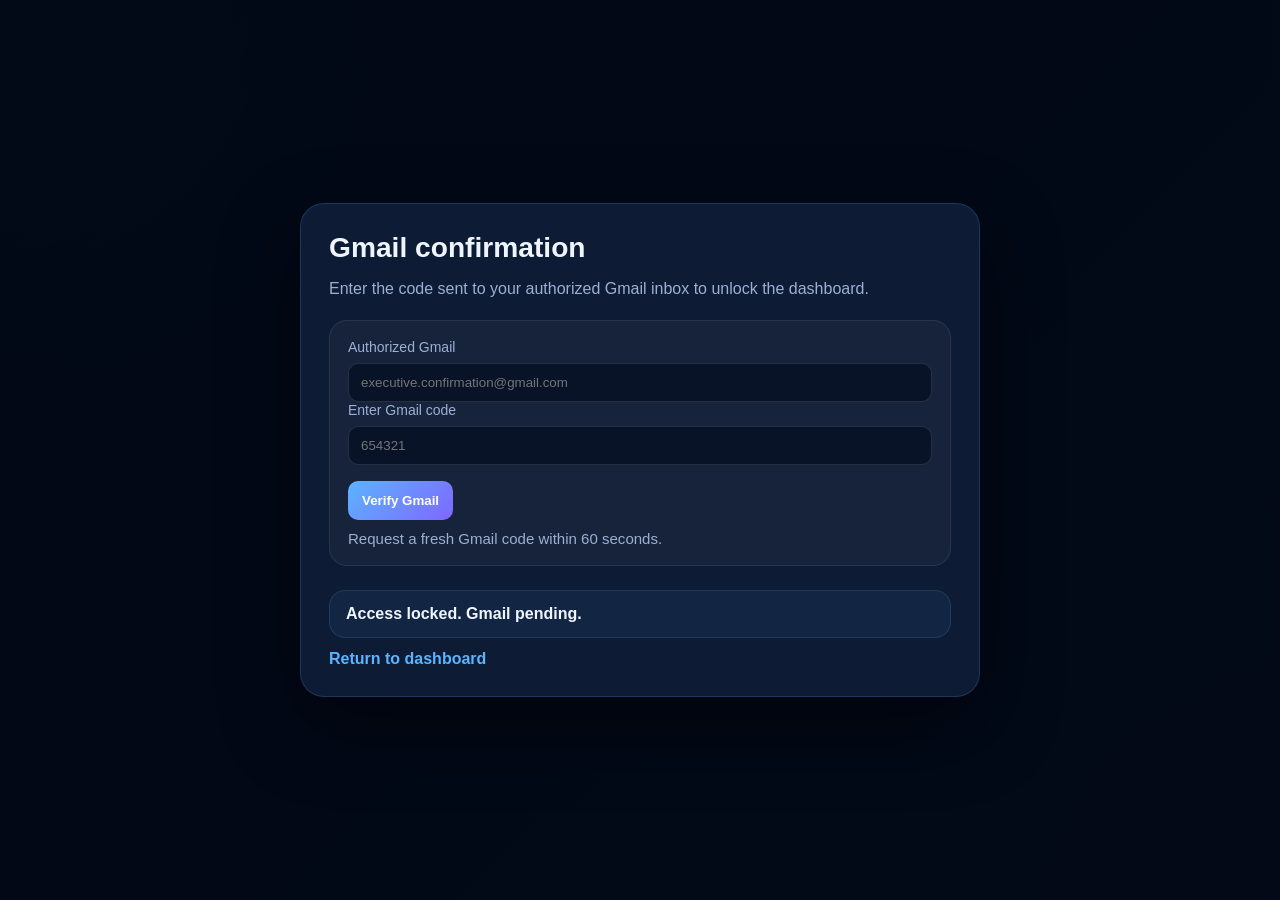
==== confirm.html @ 5615a648 "Add files via upload" ====
<!DOCTYPE html>
<html lang="en">
  <head>
    <meta charset="UTF-8" />
    <meta name="viewport" content="width=device-width, initial-scale=1.0" />
    <title>Confirm Gmail Access</title>
    <link rel="stylesheet" href="styles.css" />
  </head>
  <body>
    <div class="access-gate" aria-live="polite">
      <div class="access-gate-panel" role="dialog" aria-modal="true" aria-labelledby="confirmTitle">
        <h1 id="confirmTitle">Gmail confirmation</h1>
        <p class="access-gate-copy">Enter the code sent to your authorized Gmail inbox to unlock the dashboard.</p>

        <div class="access-step">
          <label>
            Authorized Gmail
            <input type="email" id="gmailAddress" placeholder="executive.confirmation@gmail.com" autocomplete="email" />
          </label>

          <label>
            Enter Gmail code
            <input type="text" id="gmailCodeInput" placeholder="654321" maxlength="6" autocomplete="one-time-code" />
          </label>

          <div class="access-action-row">
            <button type="button" id="verifyGmailBtn">Verify Gmail</button>
            <span id="gmailCountdown" class="countdown"></span>
          </div>

          <p class="access-message" id="gmailMessage" aria-live="polite"></p>
        </div>

        <div class="access-summary" id="accessSummary">
          <strong>Complete Gmail confirmation to access the dashboard.</strong>
        </div>

        <div class="confirm-actions">
          <a href="index.html" class="confirm-link" id="returnLink">Return to dashboard</a>
        </div>
      </div>
    </div>

<script src="script.js?v=6"></script>
  </body>
</html>
---- styles.css ----
:root {
  --bg: #06111f;
  --bg-soft: #0d1a31;
  --panel: rgba(15, 28, 53, 0.92);
  --panel-2: rgba(24, 43, 78, 0.95);
  --text: #eff5ff;
  --muted: #9bb0d4;
  --blue: #5bb4ff;
  --green: #57d97b;
  --gold: #f0c35a;
  --pink: #ff6f9f;
  --white: #ffffff;
}

* {
  box-sizing: border-box;
}

body {
  margin: 0;
  min-height: 100vh;
  font-family: "Segoe UI", Arial, sans-serif;
  background:
    radial-gradient(circle at top left, rgba(91, 180, 255, 0.12), transparent 32%),
    radial-gradient(circle at bottom right, rgba(255, 111, 159, 0.1), transparent 28%),
    linear-gradient(135deg, #07101d, #09182d 55%, #0c1b36);
  color: var(--text);
}

.app-shell {
  max-width: 1240px;
  margin: 0 auto;
  padding: 28px;
}

.topbar {
  display: flex;
  align-items: center;
  justify-content: space-between;
  gap: 20px;
  margin-bottom: 24px;
}

.eyebrow {
  margin: 0 0 8px;
  color: var(--blue);
  text-transform: uppercase;
  letter-spacing: 0.18em;
  font-size: 11px;
  font-weight: 700;
}

h1,
h2,
p {
  margin: 0;
}

h1 {
  font-size: clamp(1.8rem, 2.3vw, 2.5rem);
}

.subtitle {
  margin-top: 8px;
  color: var(--muted);
  max-width: 680px;
}

.header-badge {
  min-width: 220px;
  padding: 16px 18px;
  border: 1px solid rgba(91, 180, 255, 0.32);
  border-radius: 16px;
  background: linear-gradient(135deg, rgba(91, 180, 255, 0.14), rgba(127, 103, 255, 0.16));
  box-shadow: 0 14px 40px rgba(0, 0, 0, 0.24);
}

.badge-title {
  display: block;
  margin-bottom: 6px;
  color: var(--muted);
  font-size: 12px;
  text-transform: uppercase;
  letter-spacing: 0.12em;
}

.header-badge strong {
  font-size: 1.1rem;
}

.executive-title-block {
  display: grid;
  grid-template-columns: repeat(5, minmax(0, 1fr));
  gap: 14px;
  margin: 0 0 14px;
  padding: 14px 16px;
  border: 1px solid rgba(91, 180, 255, 0.24);
  border-radius: 16px;
  background: rgba(255, 255, 255, 0.04);
}

.executive-title-block div {
  display: flex;
  flex-direction: column;
  gap: 6px;
}

.block-label,
.recommendation-label {
  color: var(--muted);
  text-transform: uppercase;
  letter-spacing: 0.12em;
  font-size: 10px;
}

.executive-title-block strong {
  font-size: 0.98rem;
}

.recommendation-strip {
  display: flex;
  align-items: center;
  gap: 12px;
  margin: 0 0 20px;
  padding: 12px 16px;
  border-radius: 12px;
  border: 1px solid rgba(87, 217, 123, 0.24);
  background: linear-gradient(135deg, rgba(87, 217, 123, 0.08), rgba(91, 180, 255, 0.05));
}

.recommendation-strip strong {
  font-size: 0.92rem;
}

.summary-grid {
  display: grid;
  grid-template-columns: repeat(4, minmax(0, 1fr));
  gap: 18px;
}

.stat-card,
.panel {
  background: var(--panel);
  border: 1px solid rgba(255, 255, 255, 0.08);
  border-radius: 18px;
  box-shadow: 0 12px 30px rgba(0, 0, 0, 0.24);
}

.stat-card {
  padding: 20px;
  display: flex;
  flex-direction: column;
  gap: 10px;
}

.stat-card span,
.stat-card small,
.insight-list span,
.panel-pill,
.note-card p {
  color: var(--muted);
}

.stat-card strong {
  font-size: 29px;
  font-weight: 800;
}

.accent-blue { border-top: 4px solid var(--blue); }
.accent-green { border-top: 4px solid var(--green); }
.accent-gold { border-top: 4px solid var(--gold); }
.accent-pink { border-top: 4px solid var(--pink); }

.insight-grid {
  display: grid;
  grid-template-columns: 1fr 1fr;
  gap: 18px;
  margin-top: 18px;
}

.panel {
  padding: 18px;
}

.panel-title-row {
  display: flex;
  align-items: center;
  justify-content: space-between;
  gap: 12px;
}

.panel-pill {
  font-size: 11px;
  text-transform: uppercase;
  letter-spacing: 0.12em;
  background: rgba(91, 180, 255, 0.1);
  border: 1px solid rgba(91, 180, 255, 0.35);
  padding: 6px 10px;
  border-radius: 999px;
}

.panel-pill.alt {
  background: rgba(255, 255, 255, 0.04);
  border-color: rgba(255, 255, 255, 0.12);
}

.insight-list {
  margin-top: 18px;
  display: grid;
  gap: 14px;
}

.insight-list div {
  display: flex;
  align-items: center;
  justify-content: space-between;
  gap: 16px;
  padding: 14px 16px;
  border-radius: 12px;
  border: 1px solid rgba(255, 255, 255, 0.06);
  background: rgba(255, 255, 255, 0.03);
}

.insight-list strong {
  font-size: 1rem;
}

.note-card {
  margin-top: 16px;
  padding: 16px;
  border-radius: 16px;
  background: linear-gradient(135deg, rgba(87, 217, 123, 0.08), rgba(91, 180, 255, 0.06));
  border: 1px solid rgba(255, 255, 255, 0.1);
}

.note-card p {
  line-height: 1.6;
}

.chart-grid {
  margin-top: 18px;
}

.chart-panel {
  padding-bottom: 12px;
}

.chart-wrap {
  margin-top: 18px;
  padding: 8px;
  border-radius: 14px;
  background: rgba(255, 255, 255, 0.03);
}

#monthlyChart {
  width: 100%;
  height: 320px;
  display: block;
}

.chart-legend {
  display: flex;
  flex-wrap: wrap;
  gap: 18px;
  margin-top: 14px;
  color: var(--muted);
  font-size: 13px;
}

.chart-legend span {
  display: inline-flex;
  align-items: center;
  gap: 8px;
}

.legend-dot {
  width: 10px;
  height: 10px;
  border-radius: 999px;
  display: inline-block;
}

.legend-dot.blue { background: var(--blue); }
.legend-dot.green { background: var(--green); }
.legend-dot.pink { background: var(--pink); }

.content-grid {
  display: grid;
  grid-template-columns: 340px 1fr;
  gap: 18px;
  margin-top: 18px;
}

.form-panel form {
  margin-top: 16px;
  display: grid;
  gap: 14px;
}

label {
  display: grid;
  gap: 8px;
  font-size: 14px;
  color: var(--muted);
}

input {
  width: 100%;
  padding: 11px 12px;
  border-radius: 10px;
  border: 1px solid rgba(255, 255, 255, 0.12);
  background: #081328;
  color: var(--text);
}

button {
  border: none;
  border-radius: 10px;
  padding: 12px 14px;
  background: linear-gradient(135deg, #5bb4ff, #7f67ff);
  color: var(--white);
  font-weight: 700;
  cursor: pointer;
  transition: transform 0.18s ease, box-shadow 0.18s ease;
}

button:hover {
  transform: translateY(-1px);
  box-shadow: 0 9px 22px rgba(91, 180, 255, 0.22);
}

.access-gate {
  position: fixed;
  inset: 0;
  z-index: 1000;
  display: flex;
  align-items: center;
  justify-content: center;
  background: rgba(3, 9, 22, 0.96);
}

.access-gate-panel {
  width: min(680px, calc(100% - 32px));
  padding: 28px;
  border-radius: 24px;
  background: rgba(14, 28, 54, 0.98);
  border: 1px solid rgba(91, 180, 255, 0.18);
  box-shadow: 0 28px 80px rgba(0, 0, 0, 0.45);
}

.access-gate-panel h1,
.access-gate-panel h2 {
  margin: 0;
}

.access-gate-panel h1 {
  font-size: clamp(1.6rem, 2.2vw, 2.2rem);
  margin-bottom: 12px;
}

.access-gate-copy {
  margin: 0 0 18px;
  color: var(--muted);
  line-height: 1.6;
}

.access-step {
  margin-bottom: 24px;
  padding: 18px;
  border-radius: 18px;
  background: rgba(255, 255, 255, 0.04);
  border: 1px solid rgba(255, 255, 255, 0.08);
}

.access-step h2 {
  margin-bottom: 10px;
  font-size: 1rem;
}

.access-action-row {
  display: flex;
  align-items: center;
  justify-content: space-between;
  gap: 14px;
  margin: 16px 0 8px;
}

.countdown {
  color: var(--gold);
  font-weight: 700;
}

.access-message {
  margin: 10px 0 0;
  font-size: 0.94rem;
  color: var(--muted);
}

.access-summary {
  margin-top: 10px;
  padding: 14px 16px;
  border-radius: 16px;
  background: rgba(91, 180, 255, 0.08);
  border: 1px solid rgba(91, 180, 255, 0.14);
  color: var(--text);
}

.confirm-actions {
  margin-top: 12px;
}

.confirm-link {
  display: inline-flex;
  align-items: center;
  gap: 6px;
  color: var(--blue);
  font-weight: 700;
  text-decoration: none;
}

.confirm-link:hover {
  color: var(--white);
  text-decoration: underline;
}

#accessGate.hidden {
  display: none;
}

.table-wrap {
  overflow-x: auto;
  margin-top: 16px;
}

table {
  width: 100%;
  border-collapse: collapse;
}

th,
td {
  padding: 12px 10px;
  border-bottom: 1px solid rgba(255, 255, 255, 0.07);
  text-align: left;
}

th {
  color: var(--muted);
  font-size: 12px;
  text-transform: uppercase;
  letter-spacing: 0.08em;
}

tbody tr:hover {
  background: rgba(255, 255, 255, 0.03);
}

@media (max-width: 980px) {
  .summary-grid,
  .content-grid,
  .insight-grid {
    grid-template-columns: 1fr 1fr;
  }
}

@media (max-width: 680px) {
  .app-shell {
    padding: 18px;
  }

  .summary-grid,
  .content-grid,
  .insight-grid {
    grid-template-columns: 1fr;
  }

  .topbar {
    flex-direction: column;
    align-items: flex-start;
  }

  .header-badge {
    width: 100%;
  }

  .executive-title-block {
    grid-template-columns: 1fr;
  }

  .recommendation-strip {
    flex-direction: column;
    align-items: flex-start;
  }
}
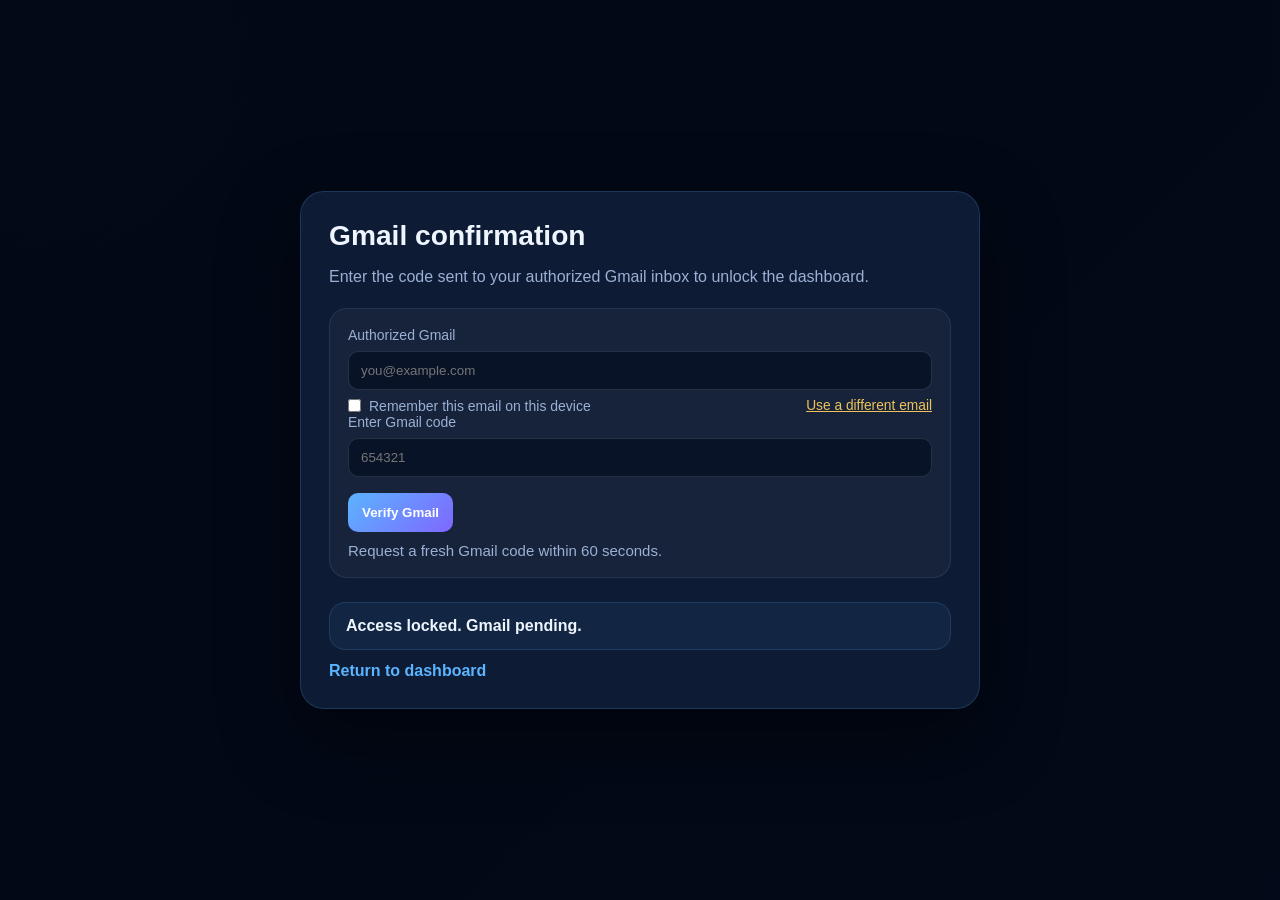
==== commit 2bb92a67: "Let users sign in with their own email and fix gate/deploy faults Co-Authored-By: Devin AI <15824324" ====
--- a/confirm.html
+++ b/confirm.html
@@ -15,8 +15,16 @@
         <div class="access-step">
           <label>
             Authorized Gmail
-            <input type="email" id="gmailAddress" placeholder="executive.confirmation@gmail.com" autocomplete="email" />
+            <input type="email" id="gmailAddress" placeholder="you@example.com" autocomplete="email" />
           </label>
+
+          <div class="email-options">
+            <label class="checkbox-label">
+              <input type="checkbox" id="rememberEmail" />
+              Remember this email on this device
+            </label>
+            <button type="button" class="link-button" id="clearEmailBtn">Use a different email</button>
+          </div>
 
           <label>
             Enter Gmail code
@@ -41,6 +49,6 @@
       </div>
     </div>
 
-<script src="script.js?v=6"></script>
+<script src="script.js?v=7"></script>
   </body>
 </html>
--- a/styles.css
+++ b/styles.css
@@ -377,6 +377,38 @@
   font-size: 1rem;
 }
 
+.email-options {
+  display: flex;
+  align-items: center;
+  justify-content: space-between;
+  gap: 12px;
+  margin-top: 8px;
+  font-size: 0.86rem;
+  color: var(--muted);
+}
+
+.checkbox-label {
+  display: flex;
+  align-items: center;
+  gap: 8px;
+  margin: 0;
+}
+
+.checkbox-label input {
+  width: auto;
+  margin: 0;
+}
+
+.link-button {
+  background: none;
+  border: none;
+  padding: 0;
+  color: var(--gold);
+  font: inherit;
+  text-decoration: underline;
+  cursor: pointer;
+}
+
 .access-action-row {
   display: flex;
   align-items: center;
